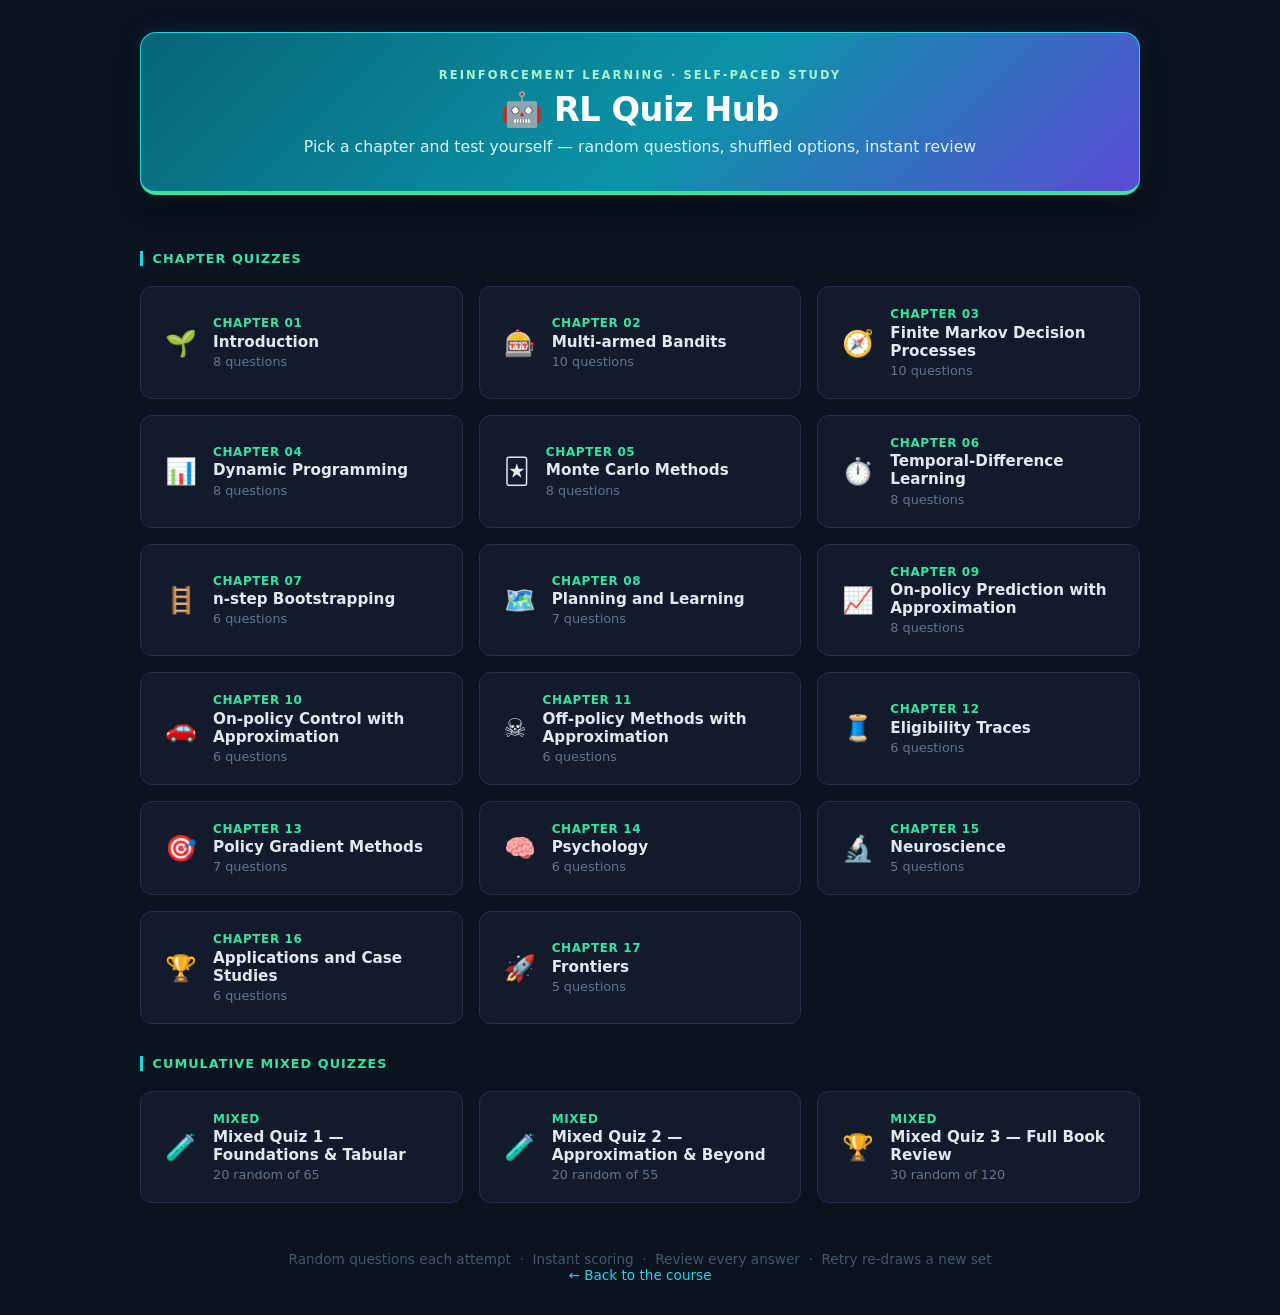
==== 03-quiz/index.html @ c9e463b1 "Redesign into MkDocs Material live site (cyberpunk theme + quiz)" ====
<!DOCTYPE html>
<html lang="en">
<head>
  <meta charset="UTF-8" />
  <meta name="viewport" content="width=device-width, initial-scale=1.0" />
  <title>Reinforcement Learning — Quiz Hub</title>
  <style>
    * { box-sizing: border-box; margin: 0; padding: 0; }

    body {
      font-family: 'Segoe UI', system-ui, sans-serif;
      background: #0b1220;
      color: #e2e8f0;
      min-height: 100vh;
      padding: 2rem 1rem;
    }

    header {
      text-align: center;
      max-width: 1000px;
      margin: 0 auto 2.5rem;
      background: linear-gradient(135deg, #076576 0%, #0c93a8 55%, #5b4bd6 100%);
      border: 1px solid #22d3ee;
      border-bottom: 4px solid #34e5a1;
      border-radius: 16px;
      padding: 2.2rem 1.5rem;
      box-shadow: 0 12px 34px rgba(0, 0, 0, 0.5), 0 0 22px rgba(34, 211, 238, 0.15);
    }

    header .eyebrow {
      font-size: 0.72rem;
      font-weight: 700;
      letter-spacing: 0.18em;
      text-transform: uppercase;
      color: #a7f3d0;
      margin-bottom: 0.5rem;
    }

    header h1 {
      font-size: 2.1rem;
      font-weight: 800;
      color: #ffffff;
      letter-spacing: -0.5px;
    }

    header p {
      margin-top: 0.5rem;
      color: #d7f6ff;
      font-size: 0.98rem;
    }

    .grid {
      display: grid;
      grid-template-columns: repeat(auto-fill, minmax(260px, 1fr));
      gap: 1rem;
      max-width: 1000px;
      margin: 0 auto;
    }

    .card {
      background: #121a2b;
      border: 1px solid #22304a;
      border-radius: 12px;
      padding: 1.25rem 1.5rem;
      cursor: pointer;
      text-decoration: none;
      color: inherit;
      display: flex;
      align-items: center;
      gap: 1rem;
      transition: border-color 0.15s, background 0.15s, transform 0.1s, box-shadow 0.15s;
    }

    .card:hover {
      border-color: #22d3ee;
      background: #16233a;
      transform: translateY(-2px);
      box-shadow: 0 0 14px rgba(34, 211, 238, 0.18);
    }

    .card-icon {
      font-size: 1.6rem;
      flex-shrink: 0;
    }

    .card-body .topic-id {
      font-size: 0.75rem;
      font-weight: 700;
      color: #34e5a1;
      text-transform: uppercase;
      letter-spacing: 0.05em;
    }

    .card-body .topic-title {
      font-size: 0.95rem;
      font-weight: 600;
      color: #e2e8f0;
      margin-top: 0.15rem;
    }

    .card-body .q-count {
      font-size: 0.8rem;
      color: #64748b;
      margin-top: 0.2rem;
    }

    footer {
      text-align: center;
      margin-top: 3rem;
      color: #475569;
      font-size: 0.85rem;
    }
    footer a { color: #22d3ee; text-decoration: none; }
  </style>
</head>
<body>

<header>
  <div class="eyebrow">Reinforcement Learning · Self-Paced Study</div>
  <h1>🤖 RL Quiz Hub</h1>
  <p>Pick a chapter and test yourself — random questions, shuffled options, instant review</p>
</header>

<div class="grid" id="grid"></div>

<footer>
  Random questions each attempt &nbsp;·&nbsp; Instant scoring &nbsp;·&nbsp; Review every answer &nbsp;·&nbsp; Retry re-draws a new set
  <br /><a href="../">← Back to the course</a>
</footer>

<script src="data.js"></script>
<script src="data-part1.js"></script>
<script src="data-part2.js"></script>
<script src="data-part3.js"></script>
<script src="data-mixed.js"></script>
<script>
  const ICONS = {
    "01": "🌱", "02": "🎰", "03": "🧭", "04": "📊",
    "05": "🃏", "06": "⏱️", "07": "🪜", "08": "🗺️",
    "09": "📈", "10": "🚗", "11": "☠️", "12": "🧵",
    "13": "🎯", "14": "🧠", "15": "🔬", "16": "🏆", "17": "🚀",
    "mixed-1": "🧪", "mixed-2": "🧪", "mixed-3": "🏆",
  };

  const MIXED_IDS = ["mixed-1", "mixed-2", "mixed-3"];

  const chapterTopics = TOPICS.filter((t) => !MIXED_IDS.includes(t.id));
  const mixedTopics = TOPICS.filter((t) => MIXED_IDS.includes(t.id));

  const grid = document.getElementById("grid");

  function renderCards(list, labelText) {
    const section = document.createElement("div");
    section.style.cssText = "grid-column:1/-1;margin:1rem 0 0.25rem;";
    section.innerHTML = `<p style="font-size:0.8rem;font-weight:700;color:#34e5a1;text-transform:uppercase;letter-spacing:0.08em;border-left:3px solid #22d3ee;padding-left:0.6rem">${labelText}</p>`;
    grid.appendChild(section);

    list.forEach((topic) => {
      const qs = QUESTIONS[topic.id] || [];
      const attempt = attemptSizeFor(topic.id, qs.length);
      const countText = attempt < qs.length
        ? `${attempt} random of ${qs.length}`
        : `${qs.length} questions`;
      const a = document.createElement("a");
      a.className = "card";
      a.href = `quiz.html?topic=${topic.id}`;
      const label = MIXED_IDS.includes(topic.id) ? "Mixed" : `Chapter ${topic.id}`;
      a.innerHTML = `
        <div class="card-icon">${ICONS[topic.id] || "📋"}</div>
        <div class="card-body">
          <div class="topic-id">${label}</div>
          <div class="topic-title">${topic.title}</div>
          <div class="q-count">${countText}</div>
        </div>`;
      grid.appendChild(a);
    });
  }

  renderCards(chapterTopics, "Chapter Quizzes");
  renderCards(mixedTopics, "Cumulative Mixed Quizzes");
</script>
</body>
</html>
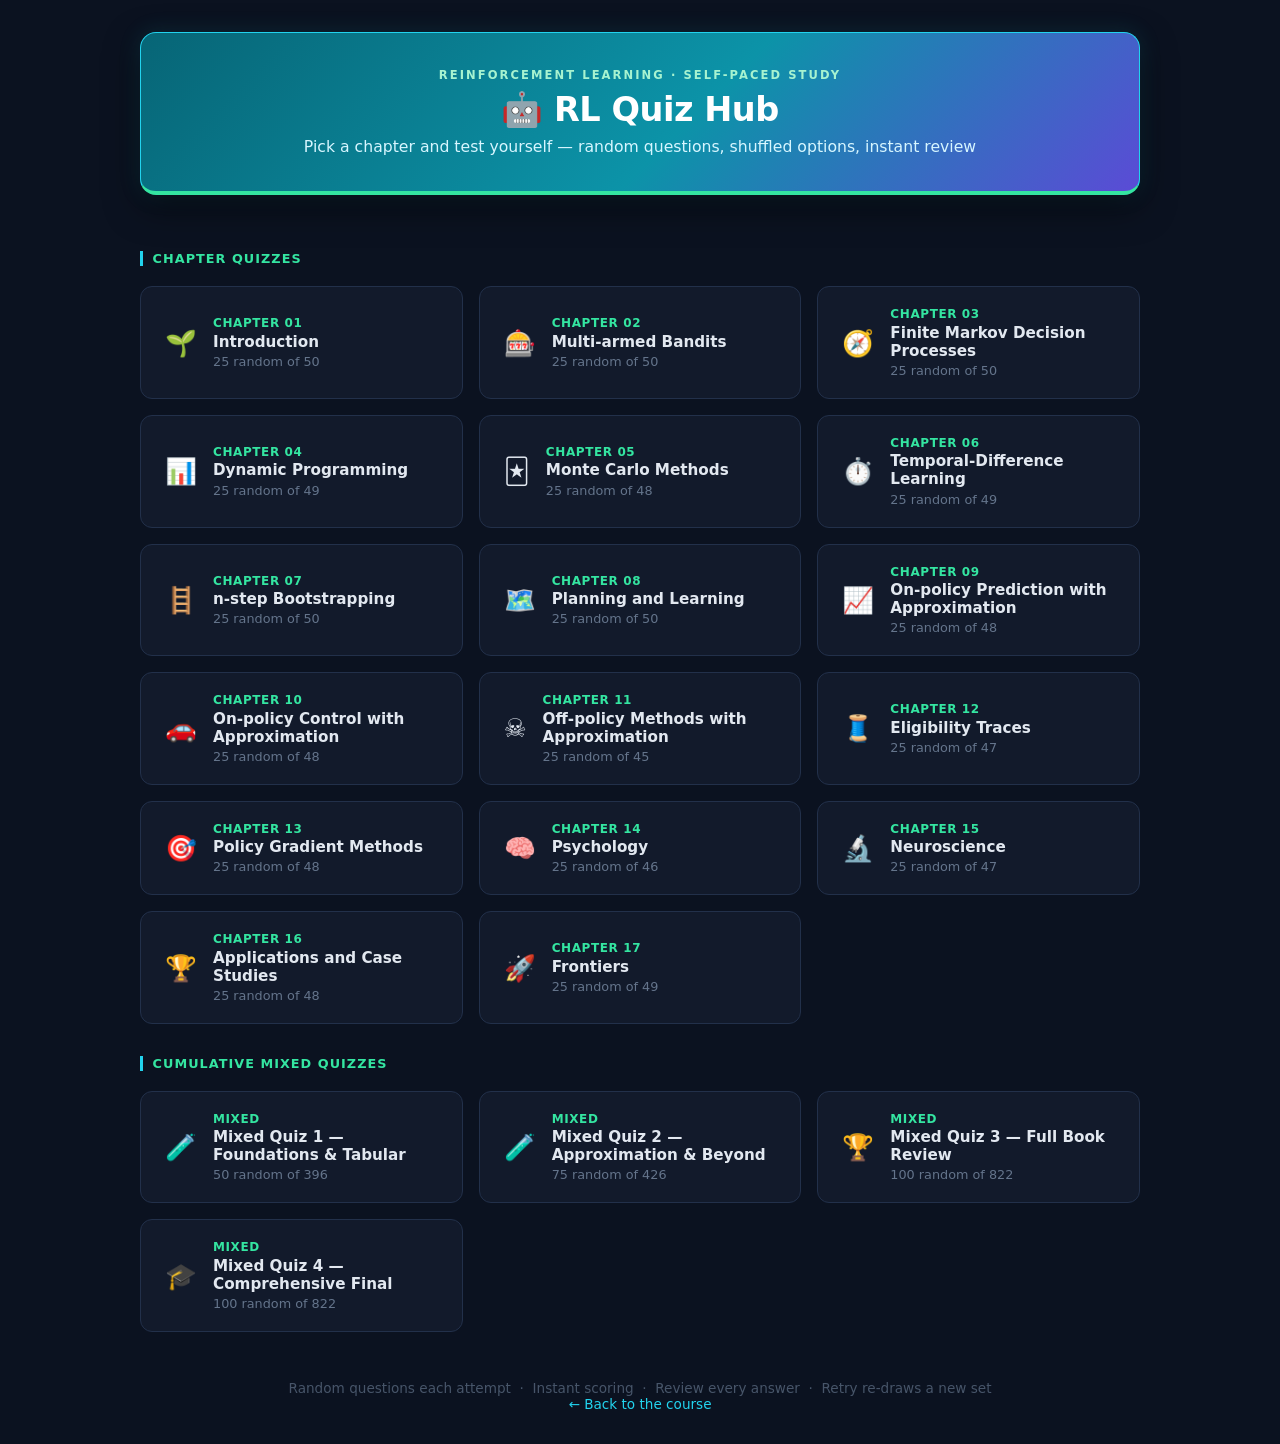
==== commit 0193b6b7: "Redesign into MkDocs Material site (cyberpunk theme) + full quiz bank" ====
--- a/03-quiz/index.html
+++ b/03-quiz/index.html
@@ -132,6 +132,23 @@
 <script src="data-part1.js"></script>
 <script src="data-part2.js"></script>
 <script src="data-part3.js"></script>
+<script src="data-01-b.js"></script>
+<script src="data-02-b.js"></script>
+<script src="data-03-b.js"></script>
+<script src="data-04-b.js"></script>
+<script src="data-05-b.js"></script>
+<script src="data-06-b.js"></script>
+<script src="data-07-b.js"></script>
+<script src="data-08-b.js"></script>
+<script src="data-09-b.js"></script>
+<script src="data-10-b.js"></script>
+<script src="data-11-b.js"></script>
+<script src="data-12-b.js"></script>
+<script src="data-13-b.js"></script>
+<script src="data-14-b.js"></script>
+<script src="data-15-b.js"></script>
+<script src="data-16-b.js"></script>
+<script src="data-17-b.js"></script>
 <script src="data-mixed.js"></script>
 <script>
   const ICONS = {
@@ -139,10 +156,10 @@
     "05": "🃏", "06": "⏱️", "07": "🪜", "08": "🗺️",
     "09": "📈", "10": "🚗", "11": "☠️", "12": "🧵",
     "13": "🎯", "14": "🧠", "15": "🔬", "16": "🏆", "17": "🚀",
-    "mixed-1": "🧪", "mixed-2": "🧪", "mixed-3": "🏆",
+    "mixed-1": "🧪", "mixed-2": "🧪", "mixed-3": "🏆", "mixed-4": "🎓",
   };
 
-  const MIXED_IDS = ["mixed-1", "mixed-2", "mixed-3"];
+  const MIXED_IDS = ["mixed-1", "mixed-2", "mixed-3", "mixed-4"];
 
   const chapterTopics = TOPICS.filter((t) => !MIXED_IDS.includes(t.id));
   const mixedTopics = TOPICS.filter((t) => MIXED_IDS.includes(t.id));
